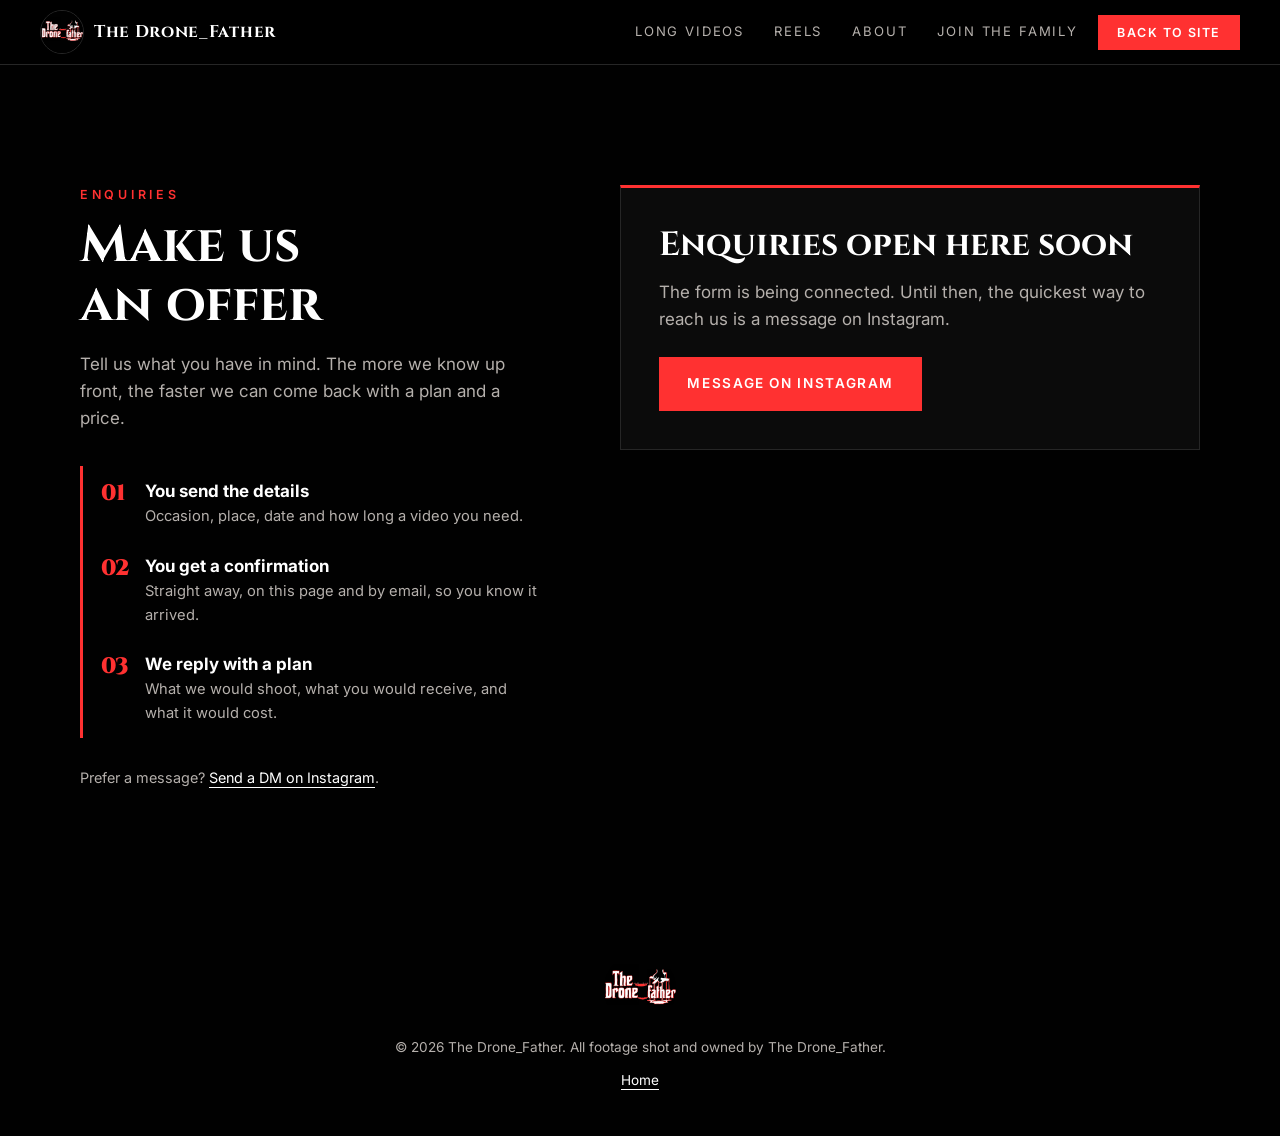
==== enquiries.html @ bec6fb2b "Add enquiries page, reword films as videos, add ticker, progress bar and enquire call to action Co-A" ====
<!DOCTYPE html>
<html lang="en">
<head>
  <meta charset="utf-8">
  <meta name="viewport" content="width=device-width, initial-scale=1">
  <title>Enquiries | The Drone_Father</title>
  <meta name="description" content="Enquire about a drone video from The Drone_Father. Tell us the occasion, the location and how long a video you need.">
  <meta name="theme-color" content="#010101">
  <link rel="icon" type="image/png" href="assets/logo.png">
  <link rel="preconnect" href="https://fonts.googleapis.com">
  <link rel="preconnect" href="https://fonts.gstatic.com" crossorigin>
  <link href="https://fonts.googleapis.com/css2?family=Cinzel:wght@500;700;900&family=Inter:wght@400;500;600&display=swap" rel="stylesheet">
  <link rel="stylesheet" href="css/style.css">
</head>
<body>
  <a class="skip" href="#enquiry">Skip to the form</a>

  <header class="nav" id="top">
    <a class="nav__brand" href="index.html" aria-label="The Drone_Father home">
      <img src="assets/logo.png" alt="" width="44" height="44">
      <span>The Drone_Father</span>
    </a>
    <nav class="nav__links" aria-label="Main">
      <a href="index.html#videos">Long videos</a>
      <a href="index.html#reels">Reels</a>
      <a href="index.html#about">About</a>
      <a href="index.html#family">Join the family</a>
    </nav>
    <a class="nav__cta" href="index.html">Back to site</a>
  </header>

  <main class="section enquiry" id="enquiry">
    <div class="enquiry__grid">

      <!-- LEFT: intro and what happens next -->
      <div class="enquiry__intro">
        <p class="eyebrow">Enquiries</p>
        <h1>Make us an offer</h1>
        <p class="enquiry__lead">Tell us what you have in mind. The more we know up front, the faster we can come back with a plan and a price.</p>
        <ol class="steps">
          <li><strong>You send the details</strong><span>Occasion, place, date and how long a video you need.</span></li>
          <li><strong>You get a confirmation</strong><span>Straight away, on this page and by email, so you know it arrived.</span></li>
          <li><strong>We reply with a plan</strong><span>What we would shoot, what you would receive, and what it would cost.</span></li>
        </ol>
        <p class="enquiry__note">Prefer a message? <a href="https://www.instagram.com/the_drone_father/" target="_blank" rel="noopener">Send a DM on Instagram</a>.</p>
      </div>

      <!-- RIGHT: form, then the receipt that replaces it -->
      <div class="enquiry__panel">

        <!-- Shown instead of the form until js/enquiry.js has a FORM_ENDPOINT -->
        <div class="notice" id="formClosed" hidden>
          <h2>Enquiries open here soon</h2>
          <p>The form is being connected. Until then, the quickest way to reach us is a message on Instagram.</p>
          <a class="btn btn--red" href="https://www.instagram.com/the_drone_father/" target="_blank" rel="noopener">Message on Instagram</a>
        </div>

        <form class="form" id="enquiryForm" novalidate hidden>
          <div class="form__row">
            <label class="field">
              <span>Your name <b>*</b></span>
              <input type="text" name="name" autocomplete="name" required>
            </label>
            <label class="field">
              <span>Email <b>*</b></span>
              <input type="email" name="email" autocomplete="email" required>
            </label>
          </div>

          <div class="form__row">
            <label class="field">
              <span>What is the occasion? <b>*</b></span>
              <select name="occasion" required>
                <option value="">Choose one</option>
                <option>Wedding</option>
                <option>Party or private event</option>
                <option>Festival, sport or public event</option>
                <option>Property or real estate</option>
                <option>Business or brand video</option>
                <option>Travel or tourism</option>
                <option>Music video</option>
                <option>Something else</option>
              </select>
            </label>
            <label class="field">
              <span>How long should the video be? <b>*</b></span>
              <select name="length" required>
                <option value="">Choose one</option>
                <option>Under 1 minute (reel or short)</option>
                <option>1 to 3 minutes</option>
                <option>3 to 10 minutes</option>
                <option>Longer than 10 minutes</option>
                <option>Raw footage only</option>
                <option>Not sure yet</option>
              </select>
            </label>
          </div>

          <div class="form__row">
            <label class="field">
              <span>Where is it? <b>*</b></span>
              <input type="text" name="location" placeholder="Town or venue, and country" required>
            </label>
            <label class="field">
              <span>When is it?</span>
              <input type="text" name="date" placeholder="A date, or 'flexible'">
            </label>
          </div>

          <fieldset class="field field--choices">
            <legend>Where will the video be shown?</legend>
            <label><input type="radio" name="format" value="Widescreen (YouTube, website, TV)"> Widescreen (YouTube, website, TV)</label>
            <label><input type="radio" name="format" value="Vertical (Instagram, TikTok)"> Vertical (Instagram, TikTok)</label>
            <label><input type="radio" name="format" value="Both"> Both</label>
            <label><input type="radio" name="format" value="Not sure" checked> Not sure</label>
          </fieldset>

          <div class="form__row">
            <label class="field">
              <span>When do you need it by?</span>
              <input type="text" name="deadline" placeholder="A date, or 'no rush'">
            </label>
            <label class="field">
              <span>Budget in mind (optional)</span>
              <input type="text" name="budget" placeholder="A rough figure helps">
            </label>
          </div>

          <label class="field">
            <span>Anything else we should know?</span>
            <textarea name="details" rows="5" placeholder="What you want it to feel like, shots you have in mind, links to videos you like"></textarea>
          </label>

          <!-- Spam trap: real visitors never see or fill this -->
          <input type="text" name="_honey" class="form__trap" tabindex="-1" autocomplete="off" aria-hidden="true">

          <p class="form__error" id="formError" role="alert" hidden></p>
          <button class="btn btn--red form__submit" type="submit">Send enquiry</button>
          <p class="form__small">Your details are only used to reply to this enquiry.</p>
        </form>

        <!-- Receipt: filled in by js/enquiry.js after a successful send -->
        <div class="receipt" id="receipt" tabindex="-1" hidden>
          <p class="eyebrow">Received</p>
          <h2 id="receiptTitle">Your enquiry is in</h2>
          <p id="receiptLead"></p>
          <dl class="receipt__list" id="receiptList"></dl>
          <div class="receipt__more" id="receiptMore" hidden>
            <h3>A few things that would speed up a quote</h3>
            <ul id="receiptAsks"></ul>
            <p>Just reply to the confirmation email with any of these.</p>
          </div>
          <a class="btn btn--ghost" href="index.html#videos">Watch the videos while you wait</a>
        </div>
      </div>
    </div>
  </main>

  <footer class="footer">
    <img src="assets/logo.png" alt="" width="72" height="72">
    <p>&copy; <span id="year">2026</span> The Drone_Father. All footage shot and owned by The Drone_Father.</p>
    <p class="footer__links"><a href="index.html">Home</a></p>
  </footer>

  <script src="js/main.js"></script>
  <script src="js/enquiry.js"></script>
</body>
</html>
---- css/style.css ----
/* The Drone_Father - colours sampled from assets/logo.png */
:root {
  --black: #010101;      /* logo background */
  --ink: #0b0b0b;        /* raised panels */
  --ink-2: #151515;
  --line: #262626;
  --red: #ff3131;        /* logo red */
  --red-deep: #b3140f;
  --white: #ffffff;
  --muted: #b5b0ac;
  --display: "Cinzel", "Trajan Pro", Georgia, serif;
  --body: "Inter", system-ui, -apple-system, "Segoe UI", sans-serif;
  --wrap: 1120px;
}

* { box-sizing: border-box; }
html { scroll-behavior: smooth; scroll-padding-top: 76px; }
body {
  margin: 0;
  background: var(--black);
  color: var(--white);
  font-family: var(--body);
  font-size: 17px;
  line-height: 1.6;
  -webkit-font-smoothing: antialiased;
}
img { max-width: 100%; display: block; }
a { color: inherit; }
h1, h2, h3 { font-family: var(--display); line-height: 1.15; margin: 0; text-wrap: balance; }
h2 { font-size: clamp(1.9rem, 4.5vw, 3rem); font-weight: 700; }
h3 { font-size: 1.15rem; font-weight: 700; }
p { margin: 0; }

.visually-hidden { position: absolute; width: 1px; height: 1px; overflow: hidden; clip: rect(0 0 0 0); white-space: nowrap; }
.skip { position: absolute; left: -999px; top: 8px; background: var(--red); color: var(--white); padding: 8px 14px; z-index: 100; }
.skip:focus { left: 8px; }
:focus-visible { outline: 2px solid var(--red); outline-offset: 3px; }
.section--red :focus-visible { outline-color: var(--white); }

/* NAV */
.nav {
  position: sticky; top: 0; z-index: 50;
  display: flex; align-items: center; gap: 20px;
  padding: 10px clamp(16px, 4vw, 40px);
  background: rgba(1, 1, 1, 0.88);
  backdrop-filter: blur(10px);
  border-bottom: 1px solid var(--line);
}
.nav__brand { display: flex; align-items: center; gap: 10px; text-decoration: none; font-family: var(--display); font-weight: 700; letter-spacing: 0.04em; white-space: nowrap; }
.nav__brand img { border-radius: 50%; border: 1px solid var(--line); }
.nav__links { display: flex; gap: clamp(14px, 2.5vw, 30px); margin-left: auto; }
.nav__links a { text-decoration: none; font-size: 0.82rem; text-transform: uppercase; letter-spacing: 0.14em; color: var(--muted); padding: 6px 0; border-bottom: 2px solid transparent; transition: color .2s, border-color .2s; white-space: nowrap; }
.nav__links a:hover { color: var(--white); border-color: var(--red); }

/* HERO */
.hero {
  position: relative; overflow: hidden;
  min-height: calc(100svh - 65px);
  display: flex; flex-direction: column; align-items: center; justify-content: center;
  text-align: center;
  padding: 40px 16px 90px;
}
.hero__glow {
  position: absolute; inset: 0; pointer-events: none;
  background:
    radial-gradient(ellipse 60% 45% at var(--mx, 50%) var(--my, 38%), rgba(255, 49, 49, 0.18), transparent 70%),   /* follows the cursor: js/main.js section 6 */
    radial-gradient(ellipse 120% 80% at 50% 110%, rgba(255, 49, 49, 0.10), transparent 60%);
}
.hero__logo {
  position: relative;
  width: min(86vw, 520px); height: auto;
  margin: -40px 0 -50px;           /* logo art has black padding; pull text closer */
  mix-blend-mode: lighten;         /* hides the logo's black square over the red glow */
  animation: hover 6s ease-in-out infinite;
}
@keyframes hover { 0%, 100% { transform: translateY(0); } 50% { transform: translateY(-10px); } }
.hero__tagline {
  position: relative;
  display: inline-block;
  background: var(--red); color: var(--white);
  font-family: var(--display); font-weight: 700;
  font-size: clamp(0.95rem, 2.6vw, 1.5rem);
  letter-spacing: 0.14em; text-transform: uppercase;
  padding: 10px 22px;
}
.hero__sub { position: relative; max-width: 34em; margin-top: 22px; color: var(--muted); }
.hero__cta { position: relative; display: flex; flex-wrap: wrap; gap: 14px; justify-content: center; margin-top: 30px; }
.hero__scroll { position: absolute; bottom: 26px; left: 50%; width: 26px; height: 42px; margin-left: -13px; border: 2px solid var(--line); border-radius: 14px; }
.hero__scroll span { position: absolute; left: 50%; top: 8px; width: 4px; height: 8px; margin-left: -2px; background: var(--red); border-radius: 2px; animation: scroll 1.8s ease-in-out infinite; }
@keyframes scroll { 0% { transform: translateY(0); opacity: 1; } 100% { transform: translateY(14px); opacity: 0; } }

.btn {
  display: inline-block; text-decoration: none;
  font-weight: 600; font-size: 0.85rem; letter-spacing: 0.12em; text-transform: uppercase;
  padding: 14px 26px; border: 2px solid var(--red);
  transition: background .2s, color .2s, transform .2s;
}
.btn:hover { transform: translateY(-2px); }
.btn--red { background: var(--red); color: var(--white); }
.btn--red:hover { background: var(--white); color: var(--black); border-color: var(--white); }
.btn--ghost { color: var(--white); }
.btn--ghost:hover { background: var(--red); }

/* SECTIONS */
.section { padding: clamp(64px, 10vw, 120px) clamp(16px, 4vw, 40px); }
.section > * { max-width: var(--wrap); margin-left: auto; margin-right: auto; }
.section--dark { background: var(--ink); border-block: 1px solid var(--line); }
.section--red { background: var(--red); }
.section__head { text-align: center; margin-bottom: clamp(32px, 5vw, 56px); }
.section__lead { color: var(--muted); margin-top: 12px; }
.section--red .section__lead { color: var(--white); }
.eyebrow { font-size: 0.78rem; font-weight: 600; letter-spacing: 0.3em; text-transform: uppercase; color: var(--red); margin-bottom: 12px; }
.eyebrow--light { color: var(--black); }

/* FILMS */
.films { display: grid; grid-template-columns: repeat(auto-fit, minmax(290px, 1fr)); gap: 26px; }
.film { background: var(--ink); border: 1px solid var(--line); transition: border-color .25s, transform .25s; }
.film:hover { border-color: var(--red); transform: translateY(-4px); }
.film__player { position: relative; display: block; width: 100%; aspect-ratio: 16 / 9; padding: 0; border: 0; background: #000; cursor: pointer; overflow: hidden; }
.film__player img { width: 100%; height: 100%; object-fit: cover; transition: transform .5s, opacity .3s; opacity: 0.85; }
.film__player:hover img { transform: scale(1.05); opacity: 1; }
.film__player iframe { position: absolute; inset: 0; width: 100%; height: 100%; border: 0; }
.film__play { position: absolute; left: 50%; top: 50%; width: 64px; height: 64px; margin: -32px 0 0 -32px; border-radius: 50%; background: var(--red); box-shadow: 0 6px 24px rgba(0, 0, 0, 0.6); }
.film__play::after { content: ""; position: absolute; left: 26px; top: 20px; border-left: 18px solid var(--white); border-top: 12px solid transparent; border-bottom: 12px solid transparent; }
.film__time { position: absolute; right: 10px; bottom: 10px; background: rgba(0, 0, 0, 0.8); font-size: 0.75rem; font-weight: 600; padding: 2px 8px; }
.film__body { padding: 18px 20px 22px; }
.film__place { font-size: 0.72rem; letter-spacing: 0.2em; text-transform: uppercase; color: var(--red); margin-bottom: 8px; }

/* REELS */
.reels { display: grid; grid-template-columns: repeat(auto-fit, minmax(250px, 1fr)); gap: 22px; }
.reel { position: relative; display: flex; flex-direction: column; gap: 10px; text-decoration: none; padding: 28px 26px; background: var(--black); border: 1px solid var(--line); border-top: 3px solid var(--red); transition: background .25s, transform .25s; }
.reel:hover { background: var(--ink-2); transform: translateY(-4px); }
.reel__num { font-family: var(--display); font-size: 2.6rem; font-weight: 900; color: var(--red); line-height: 1; }
.reel p { color: var(--muted); flex: 1; }
.reel__go { font-size: 0.78rem; font-weight: 600; letter-spacing: 0.14em; text-transform: uppercase; }
.reel__go::after { content: " \2192"; color: var(--red); }

/* ABOUT */
.about { display: grid; grid-template-columns: 1.4fr 1fr; gap: clamp(30px, 6vw, 80px); align-items: center; }
.about__text p + p { margin-top: 16px; }
.about__text h2 { margin-bottom: 22px; font-size: clamp(1.6rem, 3.6vw, 2.4rem); }
.about__text p:not(.eyebrow) { color: var(--muted); }
.about__facts { list-style: none; margin: 0; padding: 0; border-left: 3px solid var(--red); }
.about__facts li { display: flex; flex-direction: column; padding: 14px 0 14px 24px; border-bottom: 1px solid var(--line); }
.about__facts li:last-child { border-bottom: 0; }
.about__facts strong { font-size: 0.72rem; letter-spacing: 0.22em; text-transform: uppercase; color: var(--red); }
.about__facts span { font-family: var(--display); font-size: 1.2rem; }

/* SOCIALS */
.socials { display: grid; grid-template-columns: repeat(auto-fit, minmax(210px, 1fr)); gap: 16px; }
.social { display: flex; flex-direction: column; gap: 2px; text-decoration: none; background: var(--black); padding: 22px 24px; border: 2px solid var(--black); transition: background .2s, color .2s; }
.social span { font-family: var(--display); font-size: 1.35rem; font-weight: 700; }
.social small { color: var(--muted); font-size: 0.85rem; }
.social:hover { background: var(--white); color: var(--black); }
.social:hover small { color: #444; }

/* FOOTER */
.footer { display: flex; flex-direction: column; align-items: center; gap: 12px; padding: 44px 16px; text-align: center; color: var(--muted); font-size: 0.85rem; }
.footer img { border-radius: 50%; }
.footer a { color: var(--white); text-underline-offset: 4px; }

/* FILM HOVER PREVIEW (js/main.js adds .is-arming, then .is-preview, or .is-full on click) */
.film { position: relative; }
.film::before { content: ""; position: absolute; top: -1px; left: -1px; height: 3px; width: 0; background: var(--red); z-index: 3; }
.film.is-arming::before { width: calc(100% + 2px); transition: width .7s linear; }   /* keep in step with PREVIEW_DELAY */
.film.is-preview::before { width: calc(100% + 2px); }
.film__preview { pointer-events: none; }      /* clicks fall through to the card, which plays with sound */
.film.is-preview .film__play, .film.is-preview .film__time { display: none; }
.film.is-preview .film__player::after { content: "Muted preview"; position: absolute; left: 10px; top: 10px; z-index: 2; background: rgba(0, 0, 0, 0.8); font-size: 0.68rem; font-weight: 600; letter-spacing: 0.12em; text-transform: uppercase; padding: 3px 8px; }
.film__extra { display: none; }
.film.is-preview .film__extra {
  display: flex; flex-direction: column; gap: 12px;
  position: absolute; left: -1px; right: -1px; top: 100%;
  padding: 0 20px 18px;
  background: var(--ink); border: 1px solid var(--red); border-top: 0;
  box-shadow: 0 30px 50px rgba(0, 0, 0, 0.85);
  animation: extra-in .25s ease both;
}
@keyframes extra-in { from { opacity: 0; transform: translateY(-6px); } }
.film__extra p { color: var(--muted); font-size: 0.9rem; }
.film__actions { display: flex; flex-wrap: wrap; gap: 8px; }
.chip { display: inline-block; font: 600 0.7rem var(--body); letter-spacing: 0.1em; text-transform: uppercase; text-decoration: none; color: var(--white); background: transparent; border: 1px solid var(--white); padding: 8px 12px; cursor: pointer; transition: background .2s, color .2s; }
.chip:hover { background: var(--white); color: var(--black); }
.chip--red { background: var(--red); border-color: var(--red); }

/* scroll reveal (js adds .is-in; without js everything stays visible) */
.js .reveal { opacity: 0; transform: translateY(24px); transition: opacity .7s ease, transform .7s ease; }
.js .reveal.is-in { opacity: 1; transform: none; }
.js .film.reveal.is-in { transition: transform .3s ease, border-color .25s, box-shadow .3s; }
.js .film.reveal.is-in:hover { transform: translateY(-4px); }
.js .film.reveal.is-preview { transform: scale(1.1); z-index: 5; border-color: var(--red); box-shadow: 0 24px 60px rgba(0, 0, 0, 0.85); }

/* SCROLL PROGRESS BAR (js/main.js section 5 sets the scale) */
.progress { position: fixed; top: 0; left: 0; right: 0; height: 3px; background: var(--red); transform: scaleX(0); transform-origin: 0 50%; z-index: 60; pointer-events: none; }

/* NAV CALL TO ACTION */
.nav__cta { text-decoration: none; white-space: nowrap; font: 600 0.78rem var(--body); letter-spacing: 0.12em; text-transform: uppercase; color: var(--white); background: var(--red); border: 1px solid var(--red); padding: 9px 18px; transition: background .2s, color .2s; }
.nav__cta:hover { background: var(--white); border-color: var(--white); color: var(--black); }

/* LOCATION TICKER */
.ticker { overflow: hidden; border-block: 1px solid var(--line); background: var(--ink); padding: 14px 0; }
.ticker__track { display: flex; width: max-content; animation: ticker 32s linear infinite; }
.ticker:hover .ticker__track { animation-play-state: paused; }
.ticker ul { display: flex; list-style: none; margin: 0; padding: 0; }
.ticker li { font-family: var(--display); font-size: 0.95rem; letter-spacing: 0.18em; text-transform: uppercase; white-space: nowrap; padding: 0 22px; }
.ticker li::after { content: ""; display: inline-block; width: 7px; height: 7px; margin-left: 44px; background: var(--red); transform: rotate(45deg) translateY(-2px); }
@keyframes ticker { to { transform: translateX(-50%); } }

/* ENQUIRE BANNER (home page) */
.cta { text-align: center; }
.cta__inner { max-width: 640px; }
.cta .btn { margin-top: 28px; }

/* ENQUIRIES PAGE */
.enquiry { min-height: 70vh; }
.enquiry__grid { display: grid; grid-template-columns: 1fr 1.25fr; gap: clamp(30px, 6vw, 80px); align-items: start; }
.enquiry h1 { font-size: clamp(2rem, 5vw, 3.2rem); font-weight: 700; }
.enquiry__lead { color: var(--muted); margin-top: 16px; }
.enquiry__note { color: var(--muted); font-size: 0.9rem; margin-top: 28px; }
.enquiry__note a { color: var(--white); text-underline-offset: 4px; }
.steps { list-style: none; counter-reset: step; margin: 34px 0 0; padding: 0; border-left: 3px solid var(--red); }
.steps li { counter-increment: step; position: relative; display: flex; flex-direction: column; padding: 12px 0 12px 62px; }
.steps li::before { content: "0" counter(step); position: absolute; left: 18px; top: 10px; font-family: var(--display); font-weight: 900; font-size: 1.4rem; color: var(--red); }
.steps span { color: var(--muted); font-size: 0.92rem; }

.enquiry__panel { background: var(--ink); border: 1px solid var(--line); border-top: 3px solid var(--red); padding: clamp(20px, 4vw, 38px); }
.form { display: flex; flex-direction: column; gap: 18px; }
.form[hidden], .receipt[hidden], .notice[hidden] { display: none; }
.form__row { display: grid; grid-template-columns: 1fr 1fr; gap: 18px; }
.field { display: flex; flex-direction: column; gap: 7px; min-width: 0; margin: 0; padding: 0; border: 0; }
.field > span, .field legend { font-size: 0.78rem; font-weight: 600; letter-spacing: 0.08em; text-transform: uppercase; padding: 0; }
.field b { color: var(--red); }
.field input[type="text"], .field input[type="email"], .field select, .field textarea {
  width: 100%; font: 400 1rem var(--body); color: var(--white);
  background: var(--black); border: 1px solid var(--line); border-radius: 0;
  padding: 12px 14px; transition: border-color .2s;
}
.field select { appearance: none; background-image: linear-gradient(45deg, transparent 50%, var(--red) 50%), linear-gradient(135deg, var(--red) 50%, transparent 50%); background-position: calc(100% - 20px) 50%, calc(100% - 14px) 50%; background-size: 6px 6px; background-repeat: no-repeat; padding-right: 38px; }
.field textarea { resize: vertical; min-height: 120px; }
.field ::placeholder { color: #6f6a66; }
.field input:focus, .field select:focus, .field textarea:focus { outline: none; border-color: var(--red); }
.was-validated .field :invalid { border-color: var(--red); }
.field--choices { gap: 10px; }
.field--choices legend { margin-bottom: 10px; }
.field--choices label { display: flex; align-items: center; gap: 10px; color: var(--muted); cursor: pointer; }
.field--choices input { accent-color: var(--red); width: 18px; height: 18px; margin: 0; }
.form__trap { position: absolute; left: -9999px; width: 1px; height: 1px; opacity: 0; }
.form__submit { cursor: pointer; font-family: var(--body); align-self: flex-start; }
.form__submit:disabled { opacity: 0.6; cursor: wait; transform: none; }
.form__small { color: var(--muted); font-size: 0.8rem; }
.form__error { background: var(--red); color: var(--white); font-weight: 600; padding: 12px 14px; }
.form__error[hidden] { display: none; }

.notice h2, .receipt h2 { font-size: clamp(1.5rem, 3.4vw, 2.1rem); margin-bottom: 14px; }
.notice p, .receipt > p { color: var(--muted); }
.notice .btn, .receipt .btn { margin-top: 24px; }
.receipt:focus { outline: none; }
.receipt__list { display: grid; grid-template-columns: auto 1fr; gap: 8px 20px; margin: 22px 0 0; padding: 18px 0; border-block: 1px solid var(--line); }
.receipt__list dt { font-size: 0.72rem; font-weight: 600; letter-spacing: 0.16em; text-transform: uppercase; color: var(--red); padding-top: 3px; }
.receipt__list dd { margin: 0; overflow-wrap: anywhere; }
.receipt__more { margin-top: 22px; }
.receipt__more[hidden] { display: none; }
.receipt__more h3 { margin-bottom: 10px; }
.receipt__more ul { margin: 0 0 10px; padding-left: 20px; }
.receipt__more li::marker { color: var(--red); }
.receipt__more p, .receipt__more li { color: var(--muted); }

.footer__links { display: flex; gap: 22px; }

@media (max-width: 820px) {
  .nav__links { display: none; }
  .nav__cta { margin-left: auto; }
  .enquiry__grid { grid-template-columns: 1fr; }
  .form__row { grid-template-columns: 1fr; }
  .about { grid-template-columns: 1fr; }
}
@media (max-width: 420px) {
  .nav__brand span { display: none; }
}
@media (prefers-reduced-motion: reduce) {
  html { scroll-behavior: auto; }
  *, *::before, *::after { animation: none !important; transition: none !important; }
  .js .reveal { opacity: 1; transform: none; }
}
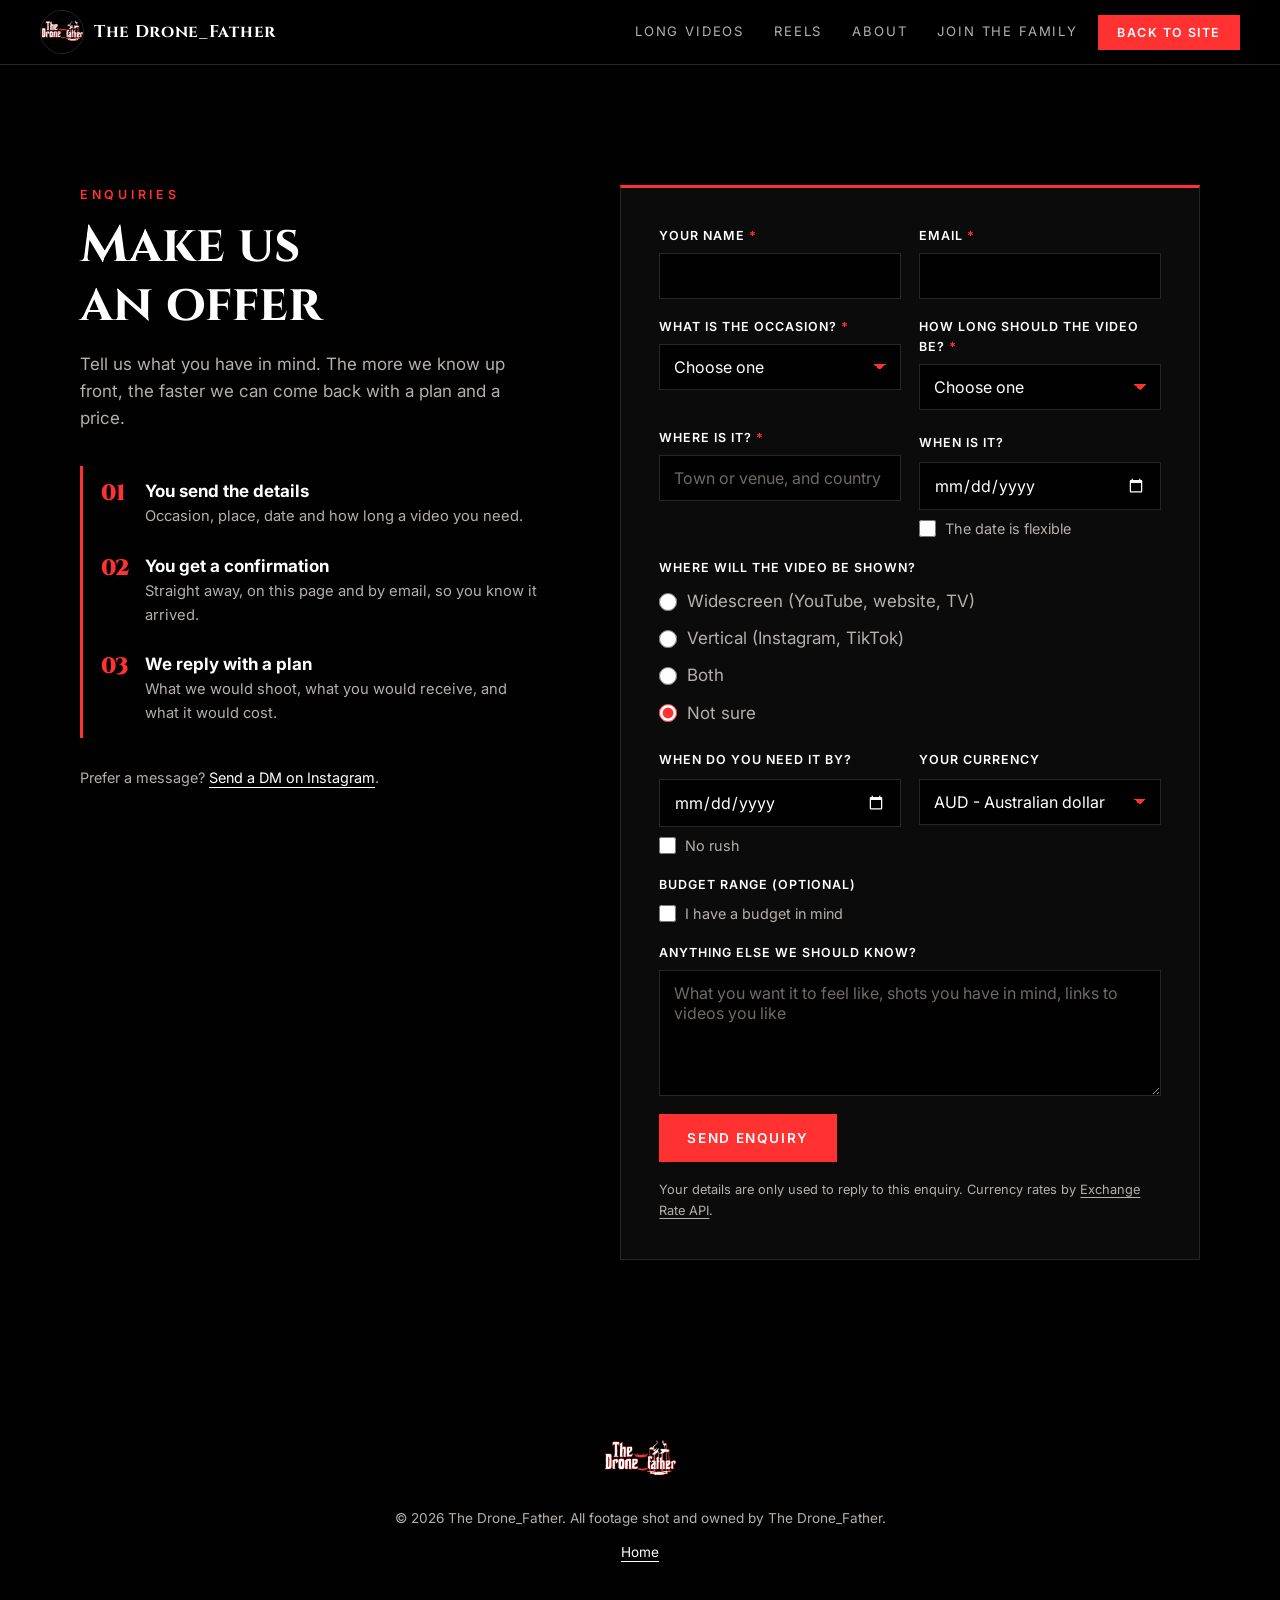
==== commit 8b39830e: "Enquiry form: calendar dates, currency list and budget range slider with AUD conversion Co-Authored-" ====
--- a/enquiries.html
+++ b/enquiries.html
@@ -101,10 +101,12 @@
               <span>Where is it? <b>*</b></span>
               <input type="text" name="location" placeholder="Town or venue, and country" required>
             </label>
-            <label class="field">
-              <span>When is it?</span>
-              <input type="text" name="date" placeholder="A date, or 'flexible'">
-            </label>
+            <div class="field">
+              <label for="dateInput"><span>When is it?</span></label>
+              <input type="date" id="dateInput">
+              <label class="field__check"><input type="checkbox" id="dateFlexible"> The date is flexible</label>
+              <input type="hidden" name="date">
+            </div>
           </div>
 
           <fieldset class="field field--choices">
@@ -116,14 +118,60 @@
           </fieldset>
 
           <div class="form__row">
-            <label class="field">
-              <span>When do you need it by?</span>
-              <input type="text" name="deadline" placeholder="A date, or 'no rush'">
-            </label>
-            <label class="field">
-              <span>Budget in mind (optional)</span>
-              <input type="text" name="budget" placeholder="A rough figure helps">
-            </label>
+            <div class="field">
+              <label for="deadlineInput"><span>When do you need it by?</span></label>
+              <input type="date" id="deadlineInput">
+              <label class="field__check"><input type="checkbox" id="deadlineNoRush"> No rush</label>
+              <input type="hidden" name="deadline">
+            </div>
+            <div class="field">
+              <label for="currencySelect"><span>Your currency</span></label>
+              <select id="currencySelect">
+                <option value="AUD">AUD - Australian dollar</option>
+                <option value="USD">USD - US dollar</option>
+                <option value="EUR">EUR - Euro</option>
+                <option value="GBP">GBP - British pound</option>
+                <option value="NZD">NZD - New Zealand dollar</option>
+                <option value="CAD">CAD - Canadian dollar</option>
+                <option value="CHF">CHF - Swiss franc</option>
+                <option value="JPY">JPY - Japanese yen</option>
+                <option value="CNY">CNY - Chinese yuan</option>
+                <option value="HKD">HKD - Hong Kong dollar</option>
+                <option value="SGD">SGD - Singapore dollar</option>
+                <option value="INR">INR - Indian rupee</option>
+                <option value="AED">AED - UAE dirham</option>
+                <option value="SAR">SAR - Saudi riyal</option>
+                <option value="ZAR">ZAR - South African rand</option>
+                <option value="SEK">SEK - Swedish krona</option>
+                <option value="NOK">NOK - Norwegian krone</option>
+                <option value="DKK">DKK - Danish krone</option>
+                <option value="TRY">TRY - Turkish lira</option>
+                <option value="BRL">BRL - Brazilian real</option>
+                <option value="MXN">MXN - Mexican peso</option>
+                <option value="KRW">KRW - South Korean won</option>
+                <option value="THB">THB - Thai baht</option>
+                <option value="IDR">IDR - Indonesian rupiah</option>
+                <option value="MYR">MYR - Malaysian ringgit</option>
+                <option value="PHP">PHP - Philippine peso</option>
+              </select>
+            </div>
+          </div>
+
+          <!-- Budget: two sliders on one track (lowest and highest). js/enquiry.js runs it. -->
+          <div class="field budget" id="budget">
+            <span>Budget range (optional)</span>
+            <label class="field__check"><input type="checkbox" id="budgetOn"> I have a budget in mind</label>
+            <div class="budget__body" id="budgetBody" hidden>
+              <p class="budget__value" id="budgetValue" aria-live="polite"></p>
+              <div class="range">
+                <div class="range__track"><div class="range__fill" id="budgetFill"></div></div>
+                <input type="range" id="budgetLo" min="0" max="40" step="1" value="4" aria-label="Lowest budget">
+                <input type="range" id="budgetHi" min="0" max="40" step="1" value="12" aria-label="Highest budget">
+              </div>
+              <p class="form__small">Drag the two handles to set the lowest and highest you would spend.</p>
+            </div>
+            <input type="hidden" name="budget">
+            <input type="hidden" name="budget_in_AUD">
           </div>
 
           <label class="field">
@@ -136,7 +184,7 @@
 
           <p class="form__error" id="formError" role="alert" hidden></p>
           <button class="btn btn--red form__submit" type="submit">Send enquiry</button>
-          <p class="form__small">Your details are only used to reply to this enquiry.</p>
+          <p class="form__small">Your details are only used to reply to this enquiry. Currency rates by <a href="https://www.exchangerate-api.com" target="_blank" rel="noopener">Exchange Rate API</a>.</p>
         </form>
 
         <!-- Receipt: filled in by js/enquiry.js after a successful send -->
--- a/css/style.css
+++ b/css/style.css
@@ -199,12 +199,43 @@
 
 /* LOCATION TICKER */
 .ticker { overflow: hidden; border-block: 1px solid var(--line); background: var(--ink); padding: 14px 0; }
-.ticker__track { display: flex; width: max-content; animation: ticker 32s linear infinite; }
+.ticker__track { display: flex; width: max-content; animation: ticker 70s linear infinite; }
 .ticker:hover .ticker__track { animation-play-state: paused; }
 .ticker ul { display: flex; list-style: none; margin: 0; padding: 0; }
 .ticker li { font-family: var(--display); font-size: 0.95rem; letter-spacing: 0.18em; text-transform: uppercase; white-space: nowrap; padding: 0 22px; }
 .ticker li::after { content: ""; display: inline-block; width: 7px; height: 7px; margin-left: 44px; background: var(--red); transform: rotate(45deg) translateY(-2px); }
 @keyframes ticker { to { transform: translateX(-50%); } }
+
+/* WORLD MAP "The territory" (built by js/map.js from js/map-data.js) */
+.territory { overflow: hidden; }
+.map { position: relative; }
+.map svg { display: block; width: 100%; height: auto; overflow: visible; }
+.map__land { fill: #1b1b1b; stroke: #3a3a3a; stroke-width: 1; vector-effect: non-scaling-stroke; }
+.map__country { cursor: pointer; transition: transform .22s ease-out, opacity .2s; }
+.map__country path { fill: var(--red-deep); stroke: var(--black); stroke-width: 1; vector-effect: non-scaling-stroke; transition: fill .2s, stroke .2s; }
+.map__country.is-active path { fill: var(--red); stroke: var(--white); }
+.map__country { opacity: 1; }
+.map.has-active .map__country:not(.is-active) { opacity: 0.4; }
+.map__pin { fill: var(--white); stroke: var(--black); stroke-width: 1; vector-effect: non-scaling-stroke; opacity: 0; transition: opacity .2s; pointer-events: none; }
+.map__country.is-active .map__pin { opacity: 1; }
+.map__card {
+  position: absolute; z-index: 4; pointer-events: none;
+  transform: translate(-50%, calc(-100% - 14px));
+  min-width: 170px; max-width: 260px;
+  background: var(--black); border: 1px solid var(--red); border-top-width: 3px;
+  padding: 12px 16px 14px;
+  box-shadow: 0 16px 40px rgba(0, 0, 0, 0.8);
+  opacity: 0; transition: opacity .2s;
+}
+.map__card.is-on { opacity: 1; }
+.map__card.is-below { transform: translate(-50%, 14px); }
+.map__card h3 { font-size: 1.05rem; margin-bottom: 6px; }
+.map__card ul { margin: 0; padding-left: 18px; color: var(--muted); font-size: 0.9rem; }
+.map__card li::marker { color: var(--red); }
+.map__card .map__region { list-style: none; margin: 8px 0 2px -18px; font-size: 0.66rem; font-weight: 600; letter-spacing: 0.18em; text-transform: uppercase; color: var(--red); }
+.map__card .map__region:first-child { margin-top: 0; }
+.map__chips { display: flex; flex-wrap: wrap; justify-content: center; gap: 10px; margin-top: 28px; }
+.chip.is-on { background: var(--red); border-color: var(--red); color: var(--white); }
 
 /* ENQUIRE BANNER (home page) */
 .cta { text-align: center; }
@@ -228,9 +259,30 @@
 .form[hidden], .receipt[hidden], .notice[hidden] { display: none; }
 .form__row { display: grid; grid-template-columns: 1fr 1fr; gap: 18px; }
 .field { display: flex; flex-direction: column; gap: 7px; min-width: 0; margin: 0; padding: 0; border: 0; }
-.field > span, .field legend { font-size: 0.78rem; font-weight: 600; letter-spacing: 0.08em; text-transform: uppercase; padding: 0; }
+.field > span, .field > label > span, .field legend { font-size: 0.78rem; font-weight: 600; letter-spacing: 0.08em; text-transform: uppercase; padding: 0; }
 .field b { color: var(--red); }
-.field input[type="text"], .field input[type="email"], .field select, .field textarea {
+.field input[type="date"] { color-scheme: dark; min-height: 48px; }
+.field__check { display: flex; align-items: center; gap: 9px; color: var(--muted); font-size: 0.9rem; cursor: pointer; }
+.field__check input { accent-color: var(--red); width: 17px; height: 17px; margin: 0; }
+.form__small a { color: inherit; text-underline-offset: 3px; }
+
+/* Budget: two range inputs laid over one track */
+.budget__body { display: flex; flex-direction: column; gap: 12px; margin-top: 4px; }
+.budget__body[hidden] { display: none; }
+.budget__value { font-family: var(--display); font-size: 1.25rem; font-weight: 700; }
+.range { position: relative; height: 32px; }
+.range__track { position: absolute; left: 0; right: 0; top: 14px; height: 4px; background: var(--line); }
+.range__fill { position: absolute; top: 0; bottom: 0; background: var(--red); }
+.range input[type="range"] { position: absolute; left: 0; top: 0; width: 100%; height: 32px; margin: 0; padding: 0; background: none; border: 0; pointer-events: none; -webkit-appearance: none; appearance: none; }
+.range input[type="range"]::-webkit-slider-runnable-track { background: none; height: 32px; }
+.range input[type="range"]::-moz-range-track { background: none; height: 32px; }
+.range input[type="range"]::-webkit-slider-thumb { -webkit-appearance: none; appearance: none; pointer-events: auto; width: 24px; height: 24px; margin-top: 4px; border-radius: 50%; background: var(--white); border: 3px solid var(--red); cursor: grab; }
+.range input[type="range"]::-moz-range-thumb { pointer-events: auto; width: 18px; height: 18px; border-radius: 50%; background: var(--white); border: 3px solid var(--red); cursor: grab; }
+.range input[type="range"]:focus-visible { outline: none; }
+.range input[type="range"]:focus-visible::-webkit-slider-thumb { box-shadow: 0 0 0 3px var(--white); }
+.range input[type="range"]:focus-visible::-moz-range-thumb { box-shadow: 0 0 0 3px var(--white); }
+
+.field input[type="text"], .field input[type="email"], .field input[type="date"], .field select, .field textarea {
   width: 100%; font: 400 1rem var(--body); color: var(--white);
   background: var(--black); border: 1px solid var(--line); border-radius: 0;
   padding: 12px 14px; transition: border-color .2s;
@@ -270,6 +322,8 @@
 @media (max-width: 820px) {
   .nav__links { display: none; }
   .nav__cta { margin-left: auto; }
+  .map__card { position: static; transform: none; max-width: none; margin-top: 18px; display: none; box-shadow: none; }
+  .map__card.is-on, .map__card.is-below { display: block; transform: none; }
   .enquiry__grid { grid-template-columns: 1fr; }
   .form__row { grid-template-columns: 1fr; }
   .about { grid-template-columns: 1fr; }
